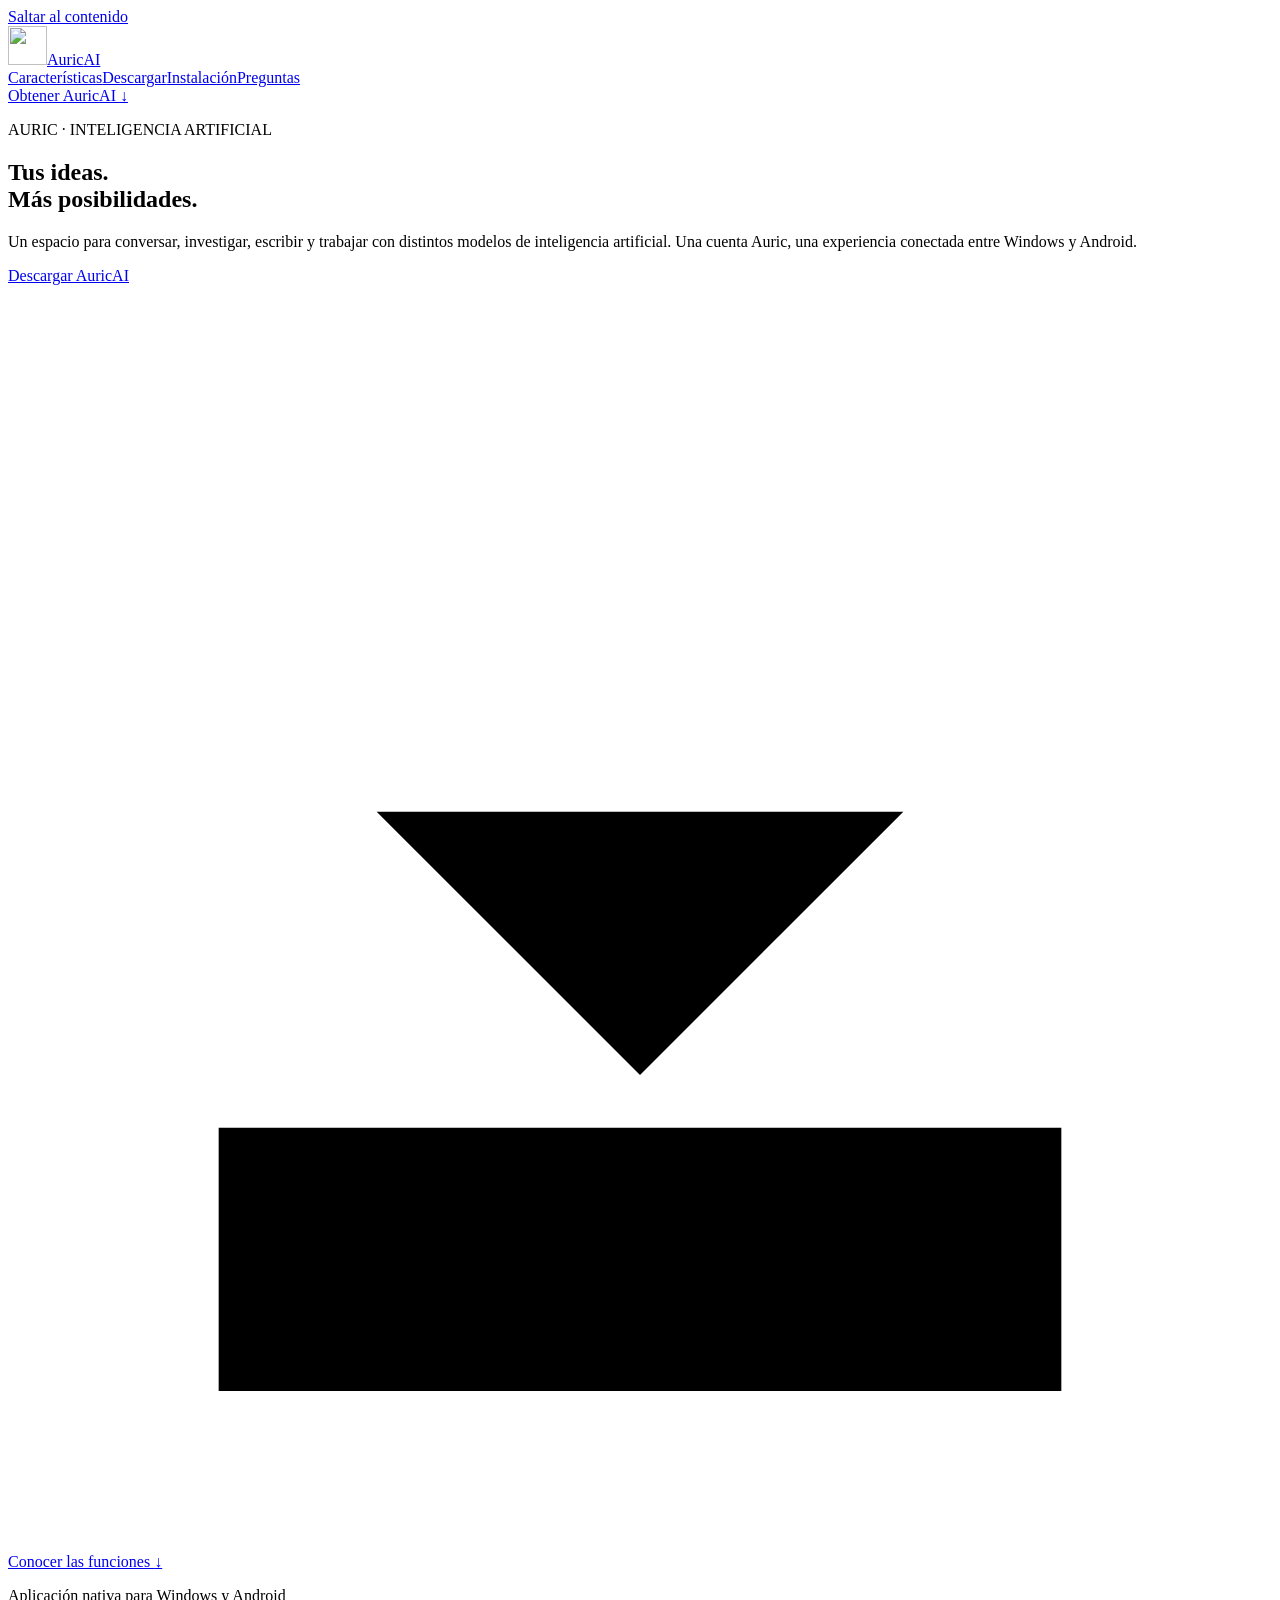
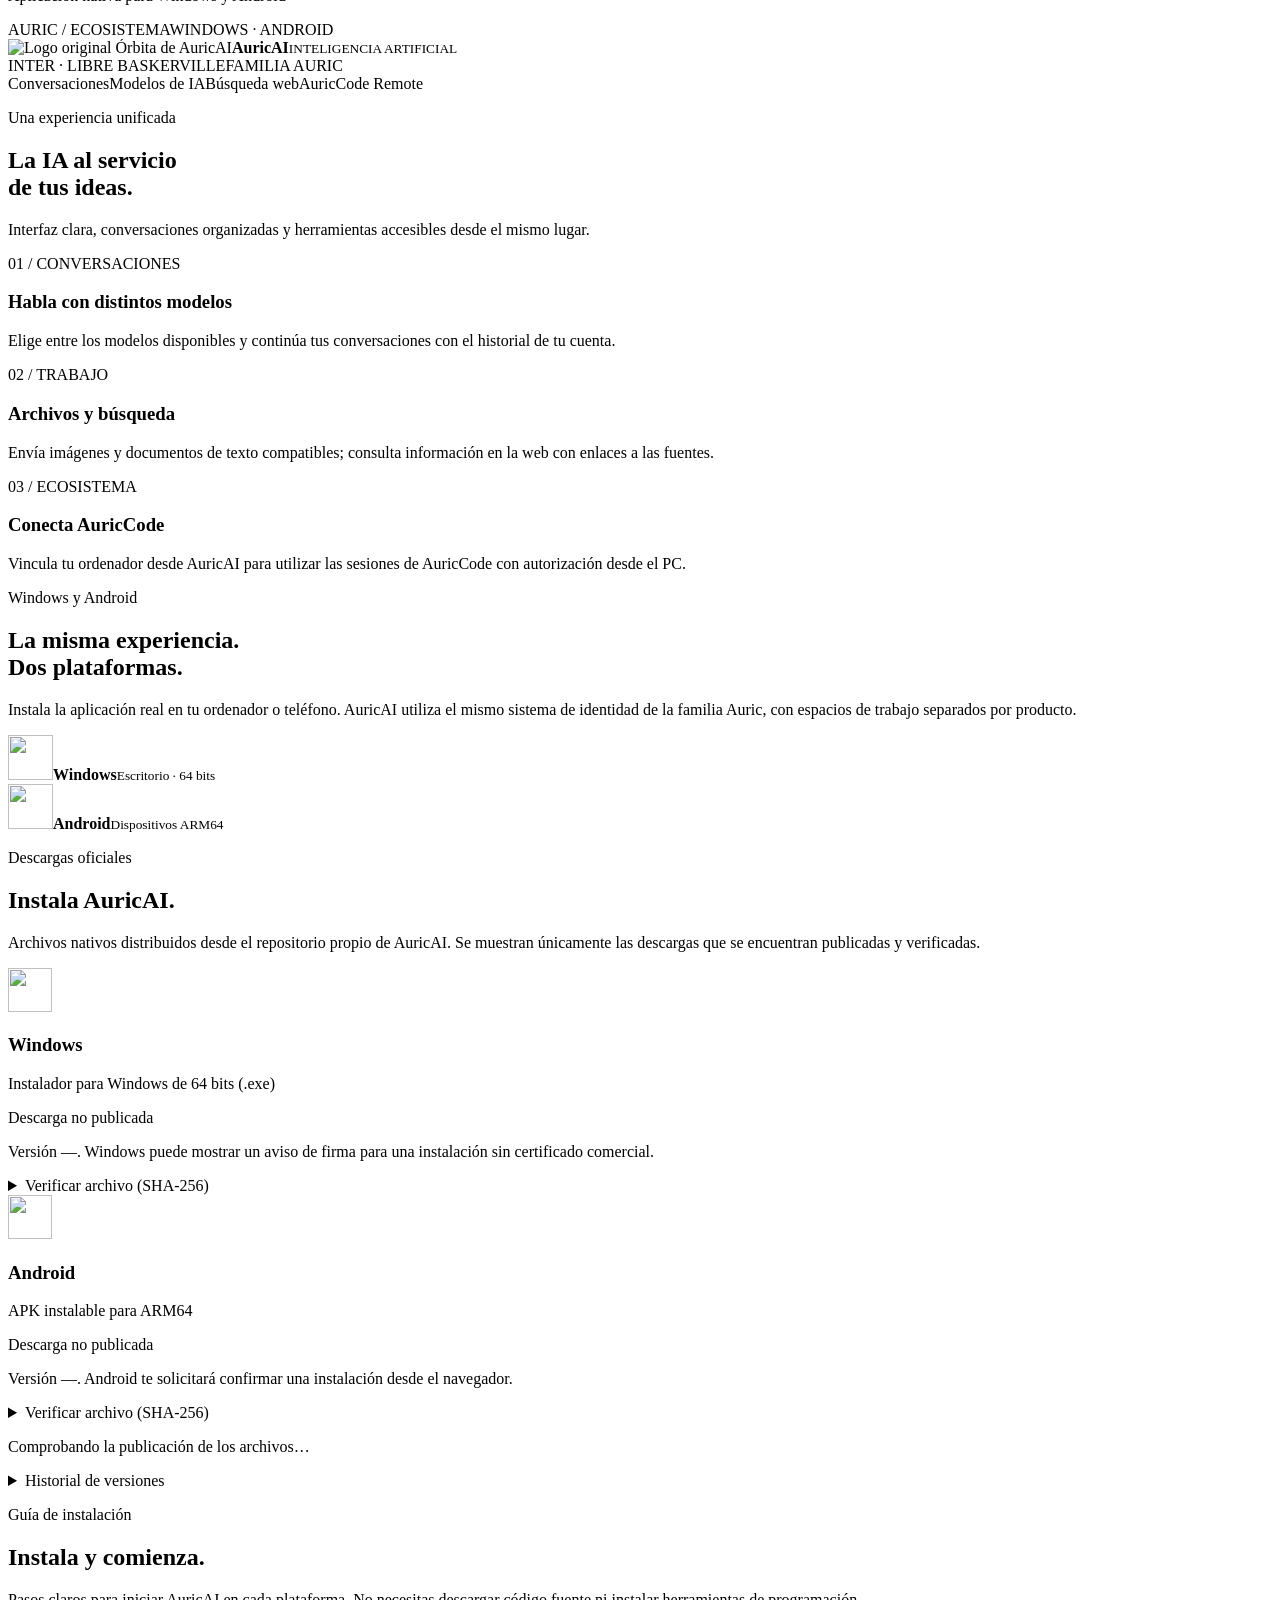
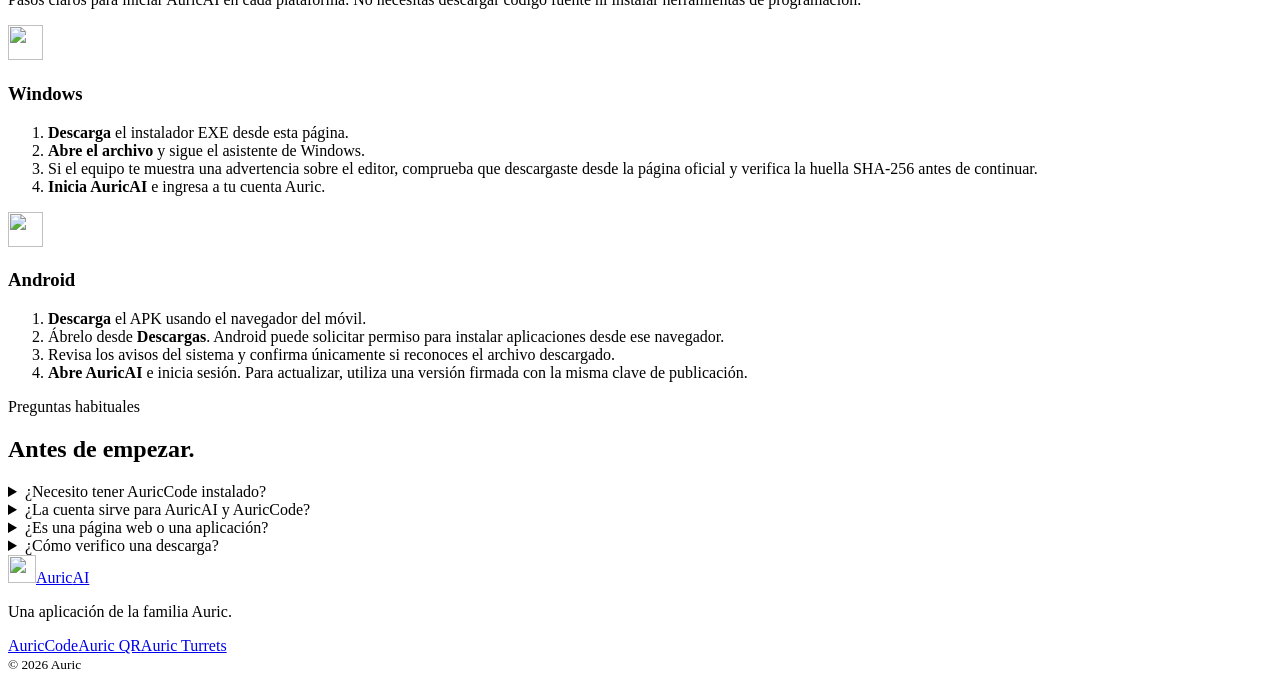
==== index.html @ 0f2ad9e7 "Initialize independent official AuricAI website with unified Auric navigation, authentic platform br" ====
<!doctype html>
<html lang="es">
<head>
<meta charset="utf-8">
<meta name="viewport" content="width=device-width, initial-scale=1, viewport-fit=cover">
<meta name="theme-color" content="#08131f">
<meta name="description" content="AuricAI para Windows y Android. Conversaciones, modelos de IA y AuricCode Remote. Descargas oficiales, guía de instalación y versiones.">
<title>AuricAI — Inteligencia artificial para Windows y Android</title>
<link rel="icon" href="assets/auricai-logo.png" type="image/png">
<link rel="stylesheet" href="style.css">
<script src="app.js" defer></script>
</head>
<body>
<a class="skip" href="#contenido">Saltar al contenido</a>
<header class="nav-shell">
  <nav class="nav wrap" aria-label="Navegación principal">
    <a class="brand" href="#inicio"><img src="assets/auricai-logo.png" width="39" height="39" alt=""><span>Auric<span class="brand-light">AI</span></span></a>
    <div class="nav-links"><a href="#funciones">Características</a><a href="#descargar">Descargar</a><a href="#instalacion">Instalación</a><a href="#preguntas">Preguntas</a></div>
    <a class="nav-download" href="#descargar">Obtener AuricAI <span aria-hidden="true">↓</span></a>
  </nav>
</header>
<main id="contenido">
<section class="hero wrap" id="inicio">
  <div class="hero-copy">
    <p class="eyebrow"><span class="live-dot"></span> AURIC · INTELIGENCIA ARTIFICIAL</p>
    <h1>Tus ideas.<br><span>Más posibilidades.</span></h1>
    <p class="hero-description">Un espacio para conversar, investigar, escribir y trabajar con distintos modelos de inteligencia artificial. Una cuenta Auric, una experiencia conectada entre Windows y Android.</p>
    <div class="hero-actions"><a class="button primary" href="#descargar"><span>Descargar AuricAI</span><svg viewBox="0 0 24 24" aria-hidden="true"><path d="M12 3v12m-5-5 5 5 5-5M4 16v5h16v-5"/></svg></a><a class="text-link" href="#funciones">Conocer las funciones <span aria-hidden="true">↓</span></a></div>
    <p class="release-note">Aplicación nativa para Windows y Android <span class="release-mini" id="siteVersion"></span></p>
  </div>
  <div class="hero-figure" aria-label="Identidad de AuricAI">
    <div class="window-title"><span class="window-dots" aria-hidden="true"><i></i><i></i><i></i></span><span>AURIC / ECOSISTEMA</span><span>WINDOWS · ANDROID</span></div>
    <div class="hero-art"><div class="halo" aria-hidden="true"></div><img src="assets/auricai-logo.png" width="240" height="240" alt="Logo original Órbita de AuricAI"><strong>Auric<span>AI</span></strong><small>INTELIGENCIA ARTIFICIAL</small></div>
    <div class="hero-art-footer"><span>INTER · LIBRE BASKERVILLE</span><span>FAMILIA AURIC</span></div>
  </div>
</section>
<div class="capabilities wrap"><span>Conversaciones</span><span>Modelos de IA</span><span>Búsqueda web</span><span>AuricCode Remote</span></div>
<section class="work-section wrap" id="funciones">
 <div class="section-heading"><p class="eyebrow">Una experiencia unificada</p><h2>La IA al servicio<br>de tus ideas.</h2><p>Interfaz clara, conversaciones organizadas y herramientas accesibles desde el mismo lugar.</p></div>
 <div class="feature-grid">
  <article class="feature"><span class="feature-index">01 / CONVERSACIONES</span><h3>Habla con distintos modelos</h3><p>Elige entre los modelos disponibles y continúa tus conversaciones con el historial de tu cuenta.</p></article>
  <article class="feature"><span class="feature-index">02 / TRABAJO</span><h3>Archivos y búsqueda</h3><p>Envía imágenes y documentos de texto compatibles; consulta información en la web con enlaces a las fuentes.</p></article>
  <article class="feature"><span class="feature-index">03 / ECOSISTEMA</span><h3>Conecta AuricCode</h3><p>Vincula tu ordenador desde AuricAI para utilizar las sesiones de AuricCode con autorización desde el PC.</p></article>
 </div>
</section>
<section class="platform-band"><div class="wrap platform-layout">
 <div><p class="eyebrow">Windows y Android</p><h2>La misma experiencia.<br>Dos plataformas.</h2><p>Instala la aplicación real en tu ordenador o teléfono. AuricAI utiliza el mismo sistema de identidad de la familia Auric, con espacios de trabajo separados por producto.</p></div>
 <div class="platform-icons"><div><img src="assets/windows.svg" width="45" height="45" alt=""><b>Windows</b><small>Escritorio · 64 bits</small></div><div><img src="assets/android.svg" width="45" height="45" alt=""><b>Android</b><small>Dispositivos ARM64</small></div></div>
</div></section>
<section class="download-section wrap" id="descargar">
 <div class="section-heading"><p class="eyebrow">Descargas oficiales</p><h2>Instala AuricAI.</h2><p>Archivos nativos distribuidos desde el repositorio propio de AuricAI. Se muestran únicamente las descargas que se encuentran publicadas y verificadas.</p></div>
 <div class="download-grid">
   <article class="download-card"><div class="download-top"><img src="assets/windows.svg" width="44" height="44" alt=""><div><h3>Windows</h3><p>Instalador para Windows de 64 bits (.exe)</p></div></div><a class="button primary download-link" data-platform="windows" aria-disabled="true">Descarga no publicada</a><p class="installer-note">Versión <span data-version>—</span>. Windows puede mostrar un aviso de firma para una instalación sin certificado comercial.</p><details><summary>Verificar archivo (SHA-256)</summary><code data-hash="windows">Pendiente de publicar</code></details></article>
   <article class="download-card"><div class="download-top"><img src="assets/android.svg" width="44" height="44" alt=""><div><h3>Android</h3><p>APK instalable para ARM64</p></div></div><a class="button primary download-link" data-platform="android" aria-disabled="true">Descarga no publicada</a><p class="installer-note">Versión <span data-version>—</span>. Android te solicitará confirmar una instalación desde el navegador.</p><details><summary>Verificar archivo (SHA-256)</summary><code data-hash="android">Pendiente de publicar</code></details></article>
 </div>
 <p class="download-status" role="status" id="downloadStatus">Comprobando la publicación de los archivos…</p>
 <details class="history"><summary>Historial de versiones</summary><div id="releaseHistory"><p>Cuando haya instaladores anteriores, se podrán consultar desde aquí.</p></div></details>
</section>
<section class="install-section" id="instalacion"><div class="wrap">
 <div class="section-heading"><p class="eyebrow">Guía de instalación</p><h2>Instala y comienza.</h2><p>Pasos claros para iniciar AuricAI en cada plataforma. No necesitas descargar código fuente ni instalar herramientas de programación.</p></div>
 <div class="install-grid">
  <article class="install-card"><div class="install-title"><img src="assets/windows.svg" width="35" height="35" alt=""><h3>Windows</h3></div><ol><li><strong>Descarga</strong> el instalador EXE desde esta página.</li><li><strong>Abre el archivo</strong> y sigue el asistente de Windows.</li><li>Si el equipo te muestra una advertencia sobre el editor, comprueba que descargaste desde la página oficial y verifica la huella SHA-256 antes de continuar.</li><li><strong>Inicia AuricAI</strong> e ingresa a tu cuenta Auric.</li></ol></article>
  <article class="install-card"><div class="install-title"><img src="assets/android.svg" width="35" height="35" alt=""><h3>Android</h3></div><ol><li><strong>Descarga</strong> el APK usando el navegador del móvil.</li><li>Ábrelo desde <strong>Descargas</strong>. Android puede solicitar permiso para instalar aplicaciones desde ese navegador.</li><li>Revisa los avisos del sistema y confirma únicamente si reconoces el archivo descargado.</li><li><strong>Abre AuricAI</strong> e inicia sesión. Para actualizar, utiliza una versión firmada con la misma clave de publicación.</li></ol></article>
 </div>
 </div></section>
<section class="faq wrap" id="preguntas"><div><p class="eyebrow">Preguntas habituales</p><h2>Antes de empezar.</h2></div><div class="faq-list">
 <details><summary>¿Necesito tener AuricCode instalado?</summary><p>No. AuricAI funciona como aplicación de IA independiente. AuricCode solo es necesario si deseas utilizar la sección Remote para controlar el agente instalado en tu ordenador.</p></details>
 <details><summary>¿La cuenta sirve para AuricAI y AuricCode?</summary><p>Ambos productos están diseñados para compartir la misma identidad Auric. El registro de AuricAI es obligatorio, mientras que AuricCode conserva el uso local sin cuenta.</p></details>
 <details><summary>¿Es una página web o una aplicación?</summary><p>Las descargas son aplicaciones nativas: instalador EXE para Windows y APK para Android. Esta página únicamente ofrece información y descargas.</p></details>
 <details><summary>¿Cómo verifico una descarga?</summary><p>Abre «Verificar archivo» en la tarjeta de tu plataforma. Compara la huella SHA-256 publicada con la del instalador que descargaste.</p></details>
 </div></section>
</main>
<footer class="footer wrap"><a class="brand" href="#inicio"><img src="assets/auricai-logo.png" width="28" height="28" alt="">Auric<span class="brand-light">AI</span></a><p>Una aplicación de la familia Auric.</p><div><a href="https://midasyt.github.io/AuricCode/">AuricCode</a><a href="https://midasyt.github.io/Auric-QR/">Auric QR</a><a href="https://auric-turrets.web.app/">Auric Turrets</a></div><small>© 2026 Auric</small></footer>
</body>
</html>
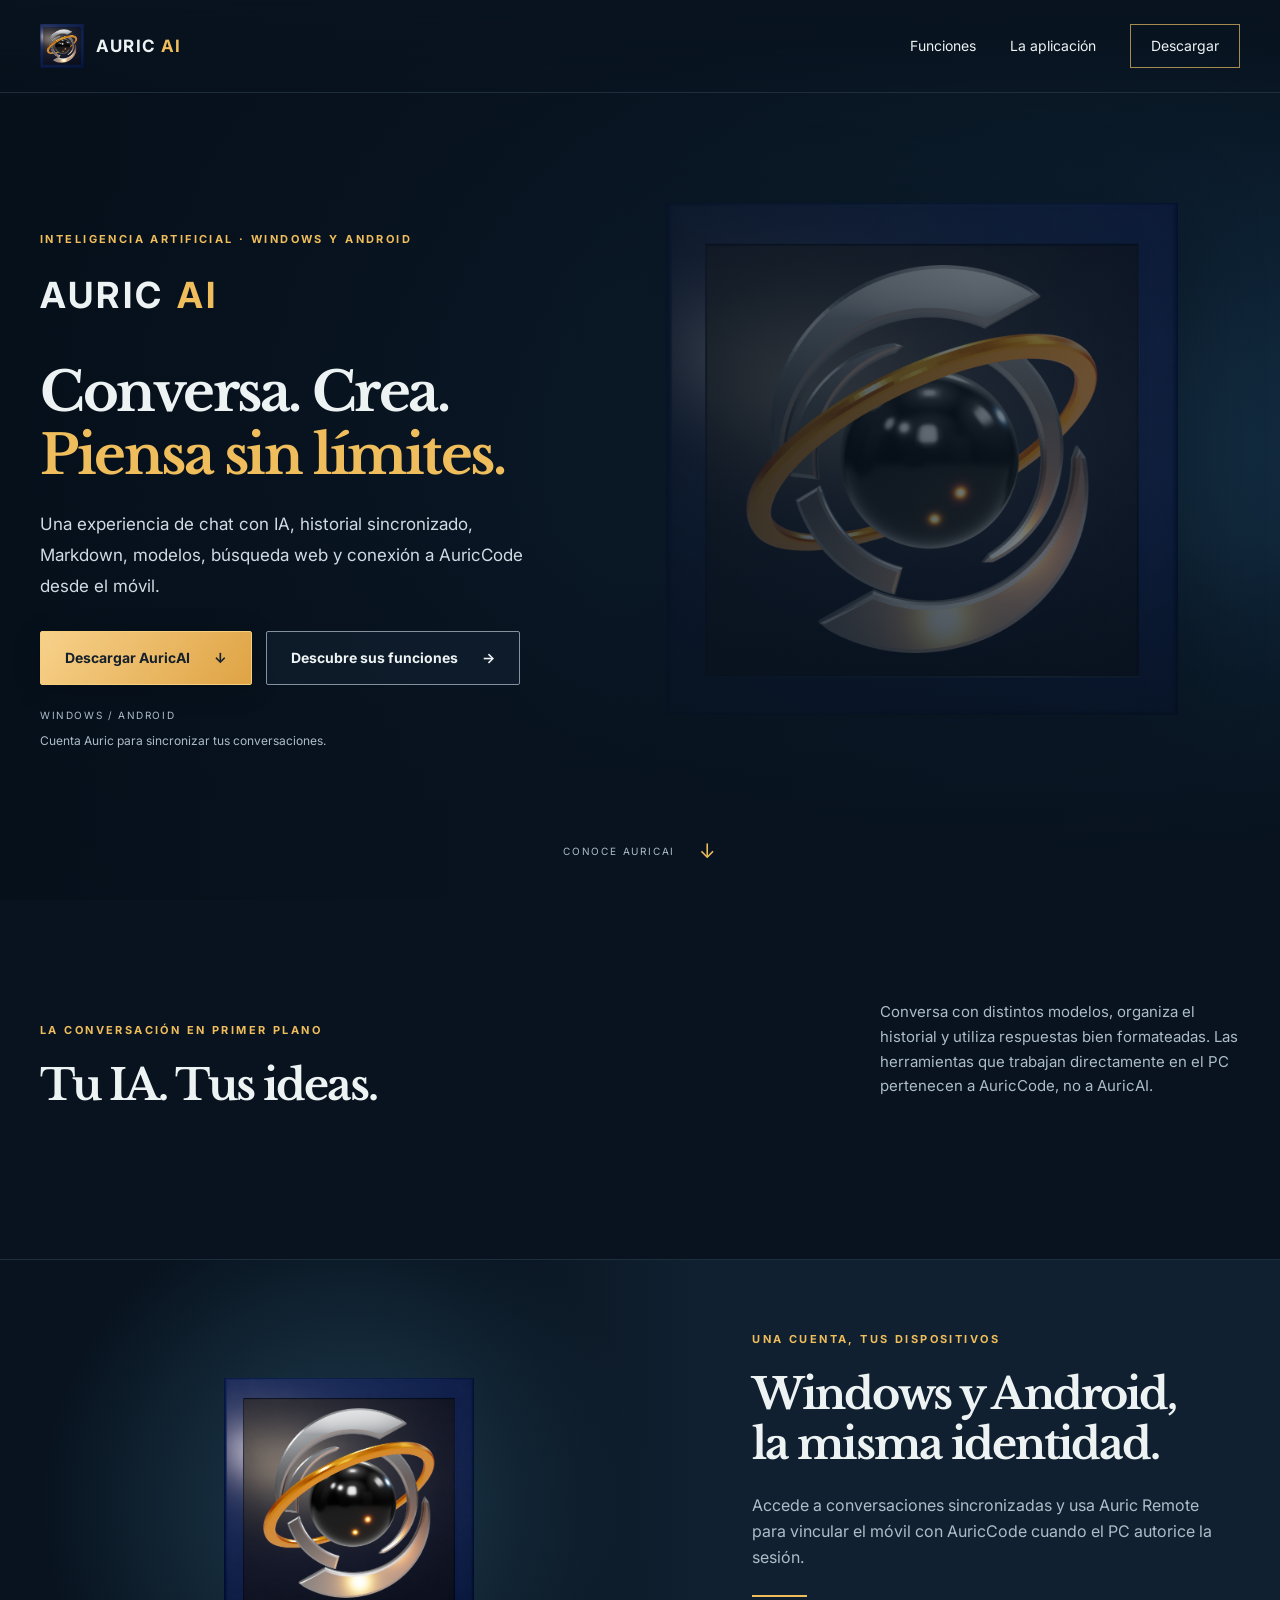
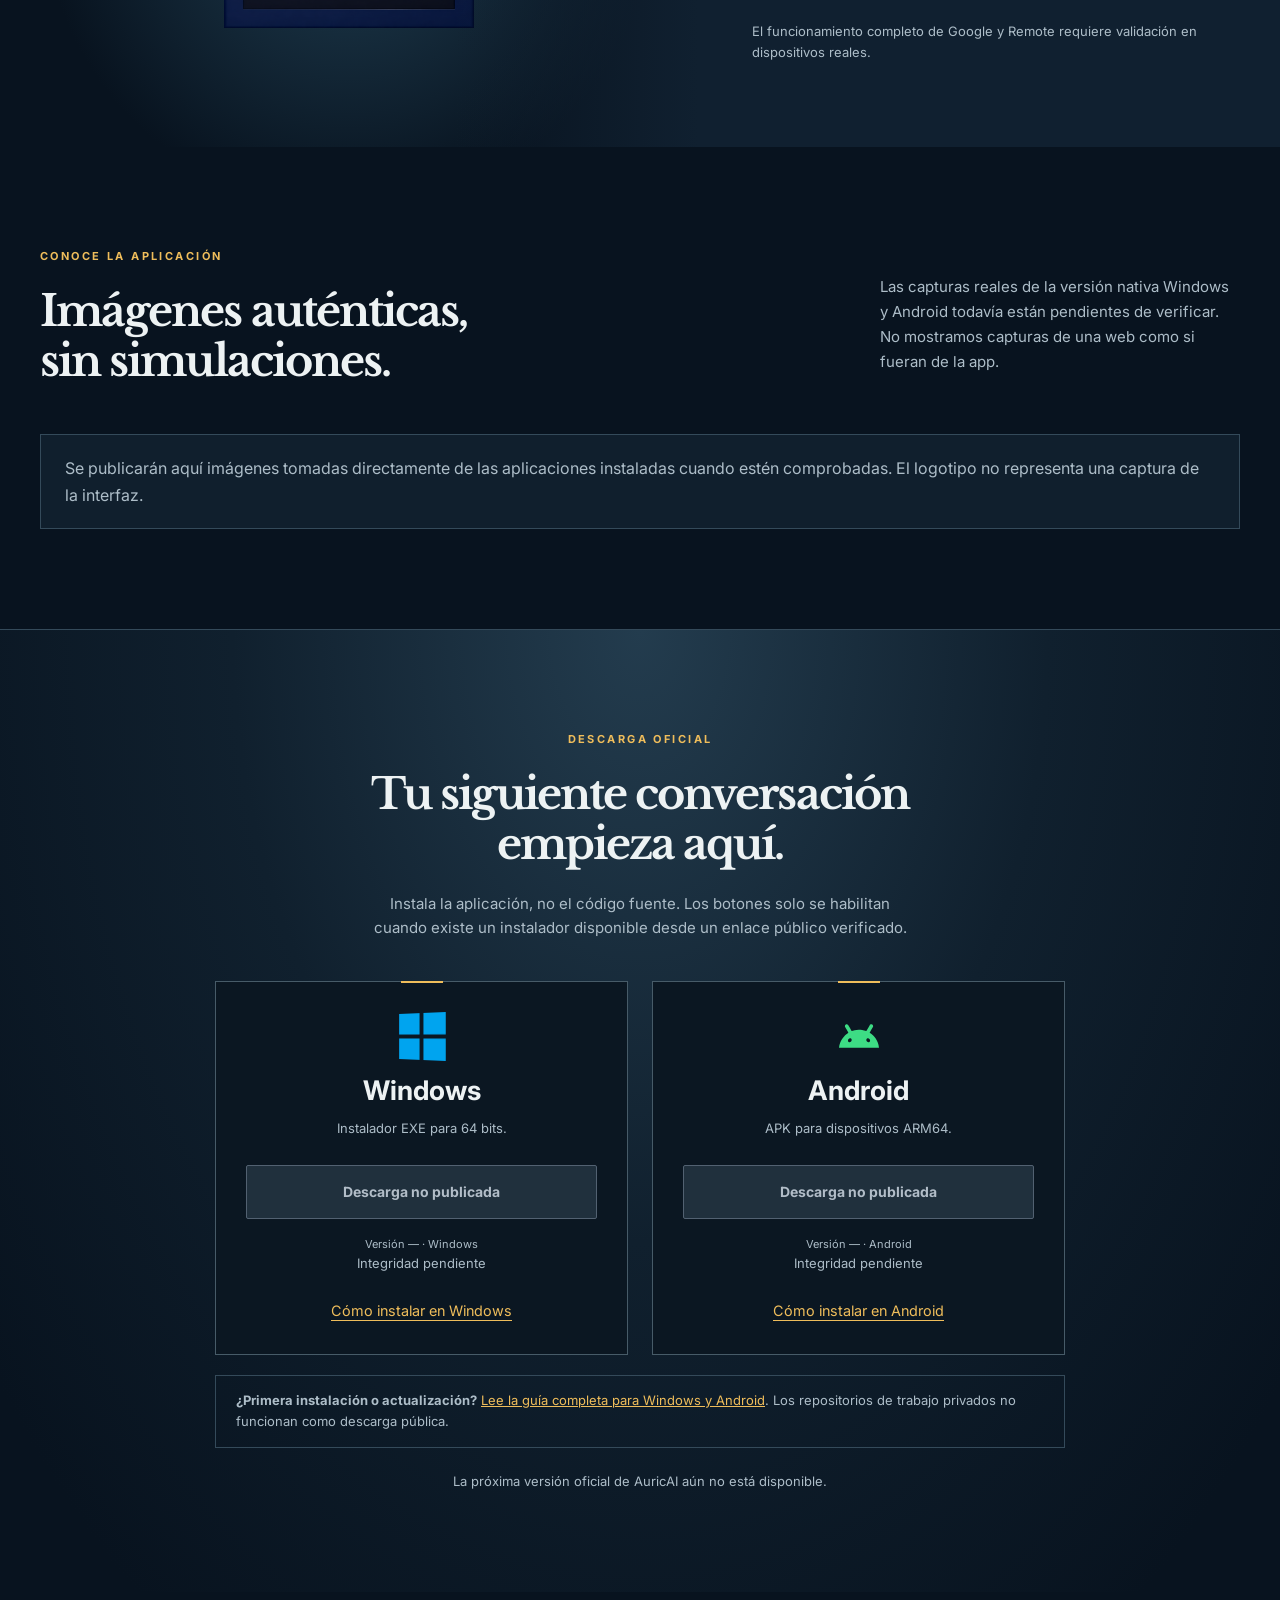
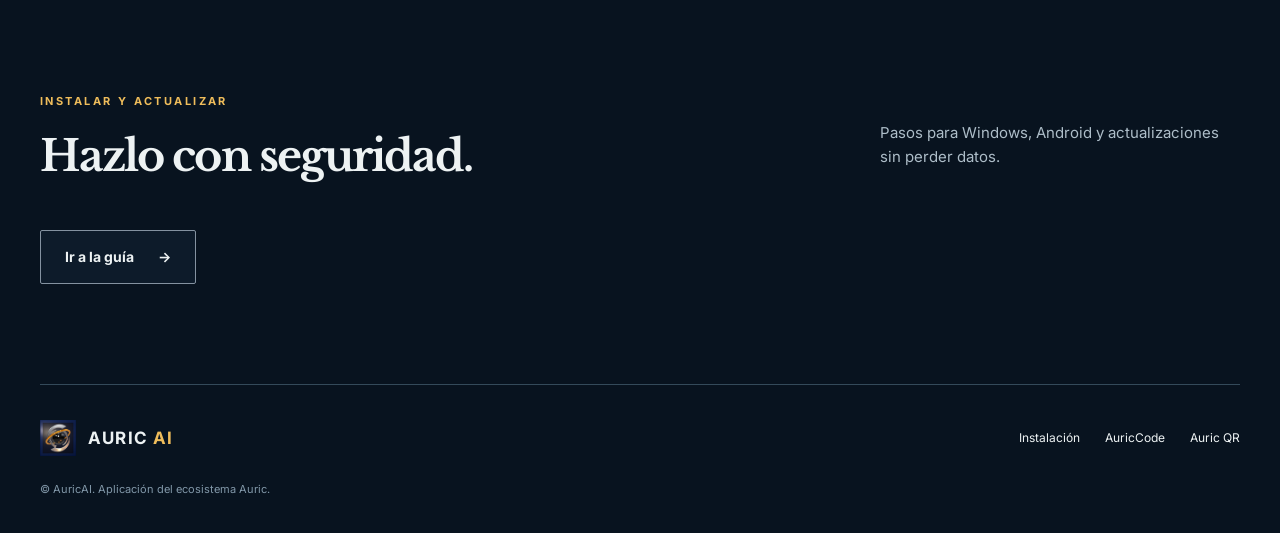
==== commit 540c04f7: "web: reconstruir portada e instalación al estilo oficial de Auric Turrets" ====
--- a/index.html
+++ b/index.html
@@ -1,75 +1,15 @@
 <!doctype html>
-<html lang="es">
-<head>
-<meta charset="utf-8">
-<meta name="viewport" content="width=device-width, initial-scale=1, viewport-fit=cover">
-<meta name="theme-color" content="#08131f">
-<meta name="description" content="AuricAI para Windows y Android. Conversaciones, modelos de IA y AuricCode Remote. Descargas oficiales, guía de instalación y versiones.">
-<title>AuricAI — Inteligencia artificial para Windows y Android</title>
-<link rel="icon" href="assets/auricai-logo.png" type="image/png">
-<link rel="stylesheet" href="style.css">
-<script src="app.js" defer></script>
-</head>
-<body>
-<a class="skip" href="#contenido">Saltar al contenido</a>
-<header class="nav-shell">
-  <nav class="nav wrap" aria-label="Navegación principal">
-    <a class="brand" href="#inicio"><img src="assets/auricai-logo.png" width="39" height="39" alt=""><span>Auric<span class="brand-light">AI</span></span></a>
-    <div class="nav-links"><a href="#funciones">Características</a><a href="#descargar">Descargar</a><a href="#instalacion">Instalación</a><a href="#preguntas">Preguntas</a></div>
-    <a class="nav-download" href="#descargar">Obtener AuricAI <span aria-hidden="true">↓</span></a>
-  </nav>
-</header>
+<html lang="es"><head><meta charset="utf-8"><meta name="viewport" content="width=device-width,initial-scale=1"><meta name="description" content="AuricAI para Windows y Android. Conversa con IA, organiza tus chats y conecta AuricCode Remote."><meta name="theme-color" content="#08131f"><title>AuricAI — IA para Windows y Android</title><link rel="icon" href="assets/auricai-logo.png"><link rel="stylesheet" href="style.css"><script src="app.js" defer></script></head>
+<body><a class="skip" href="#contenido">Ir al contenido</a>
+<header class="nav"><a class="brand" href="#inicio"><img src="assets/auricai-logo.png" width="44" height="44" alt=""><span>AURIC <b>AI</b></span></a><nav aria-label="Principal"><a href="#funciones">Funciones</a><a href="#capturas">La aplicación</a><a class="nav-download" href="#descargar">Descargar</a></nav></header>
 <main id="contenido">
-<section class="hero wrap" id="inicio">
-  <div class="hero-copy">
-    <p class="eyebrow"><span class="live-dot"></span> AURIC · INTELIGENCIA ARTIFICIAL</p>
-    <h1>Tus ideas.<br><span>Más posibilidades.</span></h1>
-    <p class="hero-description">Un espacio para conversar, investigar, escribir y trabajar con distintos modelos de inteligencia artificial. Una cuenta Auric, una experiencia conectada entre Windows y Android.</p>
-    <div class="hero-actions"><a class="button primary" href="#descargar"><span>Descargar AuricAI</span><svg viewBox="0 0 24 24" aria-hidden="true"><path d="M12 3v12m-5-5 5 5 5-5M4 16v5h16v-5"/></svg></a><a class="text-link" href="#funciones">Conocer las funciones <span aria-hidden="true">↓</span></a></div>
-    <p class="release-note">Aplicación nativa para Windows y Android <span class="release-mini" id="siteVersion"></span></p>
-  </div>
-  <div class="hero-figure" aria-label="Identidad de AuricAI">
-    <div class="window-title"><span class="window-dots" aria-hidden="true"><i></i><i></i><i></i></span><span>AURIC / ECOSISTEMA</span><span>WINDOWS · ANDROID</span></div>
-    <div class="hero-art"><div class="halo" aria-hidden="true"></div><img src="assets/auricai-logo.png" width="240" height="240" alt="Logo original Órbita de AuricAI"><strong>Auric<span>AI</span></strong><small>INTELIGENCIA ARTIFICIAL</small></div>
-    <div class="hero-art-footer"><span>INTER · LIBRE BASKERVILLE</span><span>FAMILIA AURIC</span></div>
-  </div>
-</section>
-<div class="capabilities wrap"><span>Conversaciones</span><span>Modelos de IA</span><span>Búsqueda web</span><span>AuricCode Remote</span></div>
-<section class="work-section wrap" id="funciones">
- <div class="section-heading"><p class="eyebrow">Una experiencia unificada</p><h2>La IA al servicio<br>de tus ideas.</h2><p>Interfaz clara, conversaciones organizadas y herramientas accesibles desde el mismo lugar.</p></div>
- <div class="feature-grid">
-  <article class="feature"><span class="feature-index">01 / CONVERSACIONES</span><h3>Habla con distintos modelos</h3><p>Elige entre los modelos disponibles y continúa tus conversaciones con el historial de tu cuenta.</p></article>
-  <article class="feature"><span class="feature-index">02 / TRABAJO</span><h3>Archivos y búsqueda</h3><p>Envía imágenes y documentos de texto compatibles; consulta información en la web con enlaces a las fuentes.</p></article>
-  <article class="feature"><span class="feature-index">03 / ECOSISTEMA</span><h3>Conecta AuricCode</h3><p>Vincula tu ordenador desde AuricAI para utilizar las sesiones de AuricCode con autorización desde el PC.</p></article>
- </div>
-</section>
-<section class="platform-band"><div class="wrap platform-layout">
- <div><p class="eyebrow">Windows y Android</p><h2>La misma experiencia.<br>Dos plataformas.</h2><p>Instala la aplicación real en tu ordenador o teléfono. AuricAI utiliza el mismo sistema de identidad de la familia Auric, con espacios de trabajo separados por producto.</p></div>
- <div class="platform-icons"><div><img src="assets/windows.svg" width="45" height="45" alt=""><b>Windows</b><small>Escritorio · 64 bits</small></div><div><img src="assets/android.svg" width="45" height="45" alt=""><b>Android</b><small>Dispositivos ARM64</small></div></div>
-</div></section>
-<section class="download-section wrap" id="descargar">
- <div class="section-heading"><p class="eyebrow">Descargas oficiales</p><h2>Instala AuricAI.</h2><p>Archivos nativos distribuidos desde el repositorio propio de AuricAI. Se muestran únicamente las descargas que se encuentran publicadas y verificadas.</p></div>
- <div class="download-grid">
-   <article class="download-card"><div class="download-top"><img src="assets/windows.svg" width="44" height="44" alt=""><div><h3>Windows</h3><p>Instalador para Windows de 64 bits (.exe)</p></div></div><a class="button primary download-link" data-platform="windows" aria-disabled="true">Descarga no publicada</a><p class="installer-note">Versión <span data-version>—</span>. Windows puede mostrar un aviso de firma para una instalación sin certificado comercial.</p><details><summary>Verificar archivo (SHA-256)</summary><code data-hash="windows">Pendiente de publicar</code></details></article>
-   <article class="download-card"><div class="download-top"><img src="assets/android.svg" width="44" height="44" alt=""><div><h3>Android</h3><p>APK instalable para ARM64</p></div></div><a class="button primary download-link" data-platform="android" aria-disabled="true">Descarga no publicada</a><p class="installer-note">Versión <span data-version>—</span>. Android te solicitará confirmar una instalación desde el navegador.</p><details><summary>Verificar archivo (SHA-256)</summary><code data-hash="android">Pendiente de publicar</code></details></article>
- </div>
- <p class="download-status" role="status" id="downloadStatus">Comprobando la publicación de los archivos…</p>
- <details class="history"><summary>Historial de versiones</summary><div id="releaseHistory"><p>Cuando haya instaladores anteriores, se podrán consultar desde aquí.</p></div></details>
-</section>
-<section class="install-section" id="instalacion"><div class="wrap">
- <div class="section-heading"><p class="eyebrow">Guía de instalación</p><h2>Instala y comienza.</h2><p>Pasos claros para iniciar AuricAI en cada plataforma. No necesitas descargar código fuente ni instalar herramientas de programación.</p></div>
- <div class="install-grid">
-  <article class="install-card"><div class="install-title"><img src="assets/windows.svg" width="35" height="35" alt=""><h3>Windows</h3></div><ol><li><strong>Descarga</strong> el instalador EXE desde esta página.</li><li><strong>Abre el archivo</strong> y sigue el asistente de Windows.</li><li>Si el equipo te muestra una advertencia sobre el editor, comprueba que descargaste desde la página oficial y verifica la huella SHA-256 antes de continuar.</li><li><strong>Inicia AuricAI</strong> e ingresa a tu cuenta Auric.</li></ol></article>
-  <article class="install-card"><div class="install-title"><img src="assets/android.svg" width="35" height="35" alt=""><h3>Android</h3></div><ol><li><strong>Descarga</strong> el APK usando el navegador del móvil.</li><li>Ábrelo desde <strong>Descargas</strong>. Android puede solicitar permiso para instalar aplicaciones desde ese navegador.</li><li>Revisa los avisos del sistema y confirma únicamente si reconoces el archivo descargado.</li><li><strong>Abre AuricAI</strong> e inicia sesión. Para actualizar, utiliza una versión firmada con la misma clave de publicación.</li></ol></article>
- </div>
- </div></section>
-<section class="faq wrap" id="preguntas"><div><p class="eyebrow">Preguntas habituales</p><h2>Antes de empezar.</h2></div><div class="faq-list">
- <details><summary>¿Necesito tener AuricCode instalado?</summary><p>No. AuricAI funciona como aplicación de IA independiente. AuricCode solo es necesario si deseas utilizar la sección Remote para controlar el agente instalado en tu ordenador.</p></details>
- <details><summary>¿La cuenta sirve para AuricAI y AuricCode?</summary><p>Ambos productos están diseñados para compartir la misma identidad Auric. El registro de AuricAI es obligatorio, mientras que AuricCode conserva el uso local sin cuenta.</p></details>
- <details><summary>¿Es una página web o una aplicación?</summary><p>Las descargas son aplicaciones nativas: instalador EXE para Windows y APK para Android. Esta página únicamente ofrece información y descargas.</p></details>
- <details><summary>¿Cómo verifico una descarga?</summary><p>Abre «Verificar archivo» en la tarjeta de tu plataforma. Compara la huella SHA-256 publicada con la del instalador que descargaste.</p></details>
- </div></section>
-</main>
-<footer class="footer wrap"><a class="brand" href="#inicio"><img src="assets/auricai-logo.png" width="28" height="28" alt="">Auric<span class="brand-light">AI</span></a><p>Una aplicación de la familia Auric.</p><div><a href="https://midasyt.github.io/AuricCode/">AuricCode</a><a href="https://midasyt.github.io/Auric-QR/">Auric QR</a><a href="https://auric-turrets.web.app/">Auric Turrets</a></div><small>© 2026 Auric</small></footer>
-</body>
-</html>+<section class="hero hero-ai" id="inicio"><div class="hero-scenes"></div><img class="hero-image" src="assets/auricai-logo.png" alt="" aria-hidden="true"><div class="hero-shade"></div><div class="hero-copy wrap"><p class="eyebrow">INTELIGENCIA ARTIFICIAL · WINDOWS Y ANDROID</p><p class="identity-line">AURIC <b>AI</b></p><h1>Conversa. Crea.<br><em>Piensa sin límites.</em></h1><p class="lead">Una experiencia de chat con IA, historial sincronizado, Markdown, modelos, búsqueda web y conexión a AuricCode desde el móvil.</p><div class="actions"><a class="button gold" href="#descargar">Descargar AuricAI <span aria-hidden="true">↓</span></a><a class="button glass" href="#funciones">Descubre sus funciones <span aria-hidden="true">→</span></a></div><p class="platforms">WINDOWS / ANDROID<span>Cuenta Auric para sincronizar tus conversaciones.</span></p></div><a class="explore" href="#funciones">CONOCE AURICAI <span>↓</span></a></section>
+<section class="section wrap" id="funciones"><div class="section-heading"><div><p class="eyebrow">LA CONVERSACIÓN EN PRIMER PLANO</p><h2>Tu IA. Tus ideas.</h2></div><p>Conversa con distintos modelos, organiza el historial y utiliza respuestas bien formateadas. Las herramientas que trabajan directamente en el PC pertenecen a AuricCode, no a AuricAI.</p></div></section>
+<section class="feature feature-one"><div class="feature-picture logo-stage"><img src="assets/auricai-logo.png" alt="Símbolo original de AuricAI" loading="lazy"></div><div class="feature-copy"><p class="eyebrow">UNA CUENTA, TUS DISPOSITIVOS</p><h2>Windows y Android,<br>la misma identidad.</h2><p>Accede a conversaciones sincronizadas y usa Auric Remote para vincular el móvil con AuricCode cuando el PC autorice la sesión.</p><div class="small-rule"></div><p class="fine">El funcionamiento completo de Google y Remote requiere validación en dispositivos reales.</p></div></section>
+<section class="section wrap" id="capturas"><div class="section-heading"><div><p class="eyebrow">CONOCE LA APLICACIÓN</p><h2>Imágenes auténticas,<br>sin simulaciones.</h2></div><p>Las capturas reales de la versión nativa Windows y Android todavía están pendientes de verificar. No mostramos capturas de una web como si fueran de la app.</p></div><div class="info-note">Se publicarán aquí imágenes tomadas directamente de las aplicaciones instaladas cuando estén comprobadas. El logotipo no representa una captura de la interfaz.</div></section>
+<section class="download-section section" id="descargar"><div class="wrap"><p class="eyebrow">DESCARGA OFICIAL</p><h2>Tu siguiente conversación<br>empieza aquí.</h2><p class="download-intro">Instala la aplicación, no el código fuente. Los botones solo se habilitan cuando existe un instalador disponible desde un enlace público verificado.</p><div class="download-grid">
+<article class="download-card"><span class="system-mark windows"><img src="assets/windows.svg" width="47" height="47" alt=""></span><h3>Windows</h3><p>Instalador EXE para 64 bits.</p><a class="button gold" data-platform="windows" aria-disabled="true">Descarga no publicada</a><p class="release-info">Versión <span data-version>—</span> · Windows</p><p class="site-note" data-hash="windows">Integridad pendiente</p><a class="platform-help" href="instalar.html#windows">Cómo instalar en Windows</a></article>
+<article class="download-card"><span class="system-mark android"><img src="assets/android.svg" width="64" height="40" alt=""></span><h3>Android</h3><p>APK para dispositivos ARM64.</p><a class="button gold" data-platform="android" aria-disabled="true">Descarga no publicada</a><p class="release-info">Versión <span data-version>—</span> · Android</p><p class="site-note" data-hash="android">Integridad pendiente</p><a class="platform-help" href="instalar.html#android">Cómo instalar en Android</a></article>
+</div><div class="install-help"><strong>¿Primera instalación o actualización?</strong> <a href="instalar.html">Lee la guía completa para Windows y Android</a>. Los repositorios de trabajo privados no funcionan como descarga pública.</div><p class="status-note" role="status" id="downloadStatus">Comprobando si hay descargas públicas verificadas…</p></div></section>
+<section class="section wrap" id="instalacion"><div class="section-heading"><div><p class="eyebrow">INSTALAR Y ACTUALIZAR</p><h2>Hazlo con seguridad.</h2></div><p>Pasos para Windows, Android y actualizaciones sin perder datos.</p></div><a class="button glass" href="instalar.html">Ir a la guía <span>→</span></a></section>
+</main><footer class="wrap footer"><a class="brand" href="#inicio"><img src="assets/auricai-logo.png" width="36" height="36" alt=""><span>AURIC <b>AI</b></span></a><div><a href="instalar.html">Instalación</a><a href="https://auric-code-web.web.app/" rel="noopener">AuricCode</a><a href="https://midasyt.github.io/Auric-QR/" rel="noopener">Auric QR</a></div><p>© AuricAI. Aplicación del ecosistema Auric.</p></footer></body></html>
--- a/style.css
+++ b/style.css
@@ -0,0 +1,31 @@
+@font-face{font-family:Inter;src:url('/assets/Inter-Regular.ttf') format('truetype');font-display:swap}@font-face{font-family:Baskerville;src:url('/assets/LibreBaskerville.ttf') format('truetype');font-display:swap}
+.demo-stage.playing iframe{position:absolute;inset:0;opacity:0;pointer-events:none;transition:opacity .2s;z-index:1}.demo-stage.ready iframe{opacity:1;pointer-events:auto}.demo-stage.ready>.demo-cover,.demo-stage.ready>img{visibility:hidden}.demo-stage .button:disabled{cursor:wait;opacity:.8;transform:none}
+:root{color-scheme:dark;--ink:#08131f;--steel:#172b3c;--line:#344a5a;--paper:#edf2f3;--muted:#adbdc8;--gold:#efbd5b;--cyan:#87d2e9}*{box-sizing:border-box}html{scroll-behavior:smooth;scroll-padding-top:96px}body{margin:0;background:var(--ink);color:var(--paper);font-family:Inter,system-ui,sans-serif;line-height:1.65}a{color:inherit;text-decoration:none}button{font:inherit}img{display:block;max-width:100%}button,a,summary{touch-action:manipulation}a:focus-visible,button:focus-visible,summary:focus-visible{outline:3px solid var(--cyan);outline-offset:5px}button{cursor:pointer}p,h1,h2,h3{margin-top:0}h1,h2,h3{line-height:1.16;font-weight:700}h1,h2{font-family:Baskerville,Georgia,serif;letter-spacing:-.045em}h1{font-size:clamp(34px,4.25vw,66px);margin:28px 0 22px}h1 em{font-style:normal;color:var(--gold)}h2{font-size:clamp(30px,3.35vw,48px);margin-bottom:22px}h3{font-size:25px}.wrap{width:min(1200px,calc(100% - 80px));margin:auto}.section{padding-top:100px;padding-bottom:100px}.eyebrow{font-size:11px;font-weight:700;letter-spacing:.22em;color:var(--gold);margin-bottom:22px}.skip{position:fixed;top:-100px;left:16px;z-index:100;padding:12px;background:var(--gold);color:var(--ink)}.skip:focus{top:12px}.nav{position:absolute;inset:0 0 auto;z-index:10;display:flex;align-items:center;justify-content:space-between;padding:24px 40px;gap:24px;border-bottom:1px solid #b4d6eb22;background:linear-gradient(#08131fd9,#08131f12)}.brand{display:flex;align-items:center;gap:12px;font-size:17px;font-weight:700;letter-spacing:.07em;white-space:nowrap}.brand b{color:var(--gold)}.nav nav{display:flex;align-items:center;gap:34px;font-size:14px}.nav a:hover,.footer a:hover{color:var(--gold)}.nav-download{border:1px solid #a68b51;padding:9px 20px}.hero{min-height:800px;height:min(1050px,100svh);position:relative;display:flex;align-items:center;overflow:hidden}.hero-scene{position:absolute;inset:0;width:100%;height:100%;object-fit:cover;object-position:58% 50%}.hero-shade{position:absolute;inset:0;background:linear-gradient(90deg,#06101bf5 0%,#08131fd9 31%,#08131f64 66%,#08131f22),linear-gradient(0deg,#08131f 0%,transparent 35%)}.hero-copy{position:relative;z-index:1;padding-top:90px}.hero-copy .eyebrow{margin-bottom:18px}.game-title{width:430px;height:204px;object-fit:contain;object-position:left center}.lead{max-width:490px;color:#d0dce4;font-size:17px;line-height:1.8}.actions{display:flex;flex-wrap:wrap;gap:14px;margin-top:30px}.button{display:inline-flex;justify-content:center;align-items:center;gap:24px;padding:16px 24px;border:1px solid transparent;border-radius:2px;font-size:14px;font-weight:700;line-height:1.4;transition:transform .15s,background .15s;min-height:54px}.button:hover{transform:translateY(-2px)}.button.gold{background:linear-gradient(125deg,#f7d18a,#dfa344);color:#15202b;border-color:#f4ce7b;box-shadow:0 4px 28px #0003}.button.gold:hover{background:#f7d18a}.button.glass{background:#102030a0;border-color:#8492a0;color:var(--paper)}.platforms{font-size:10px;letter-spacing:.16em;color:var(--muted);margin-top:22px}.platforms span{display:block;letter-spacing:0;margin-top:7px;font-size:12px}.explore{position:absolute;bottom:32px;left:50%;transform:translateX(-50%);letter-spacing:.18em;font-size:10px;color:var(--muted);display:flex;align-items:center;gap:24px;white-space:nowrap}.explore span{color:var(--gold);font-size:20px}.section-heading{display:flex;gap:60px;align-items:flex-end;margin-bottom:36px}.section-heading>div{flex:1.4}.section-heading>p{flex:1;max-width:360px;font-size:15px;color:var(--muted);margin-bottom:24px}.section-heading h2{margin-bottom:12px}.video-shell{position:relative;border:1px solid var(--line);padding:7px;background:#0c1925;box-shadow:0 24px 90px #0005}.video-shell video{display:block;width:100%;aspect-ratio:16/9;background:#02070c}.footage{position:absolute;top:23px;left:23px;pointer-events:none;font-size:9px;letter-spacing:.16em;padding:6px 10px;color:white;background:#08131fb0}.feature{display:grid;grid-template-columns:1.2fr 1fr;min-height:480px;border-top:1px solid #344a5a80}.feature-picture{position:relative;overflow:hidden}.feature-picture img{height:100%;width:100%;object-fit:cover;min-height:420px}.feature-picture:after{position:absolute;inset:0;content:'';background:linear-gradient(90deg,transparent 65%,#102030)}.feature-copy{padding:70px max(40px,calc((100vw - 1200px)/2)) 70px 54px;background:#102030;align-self:stretch}.feature-copy>p:not(.eyebrow){color:var(--muted);max-width:460px}.fine{font-size:13px}.small-rule{width:55px;height:2px;background:var(--gold);margin:24px 0}.feature-two{grid-template-columns:1fr 1.2fr}.feature-two .feature-picture{order:2}.feature-two .feature-copy{padding-left:max(40px,calc((100vw - 1200px)/2));padding-right:54px;background:#0d1b27}.feature-two .feature-picture:after{background:linear-gradient(90deg,#0d1b27,transparent 30%)}.demo-stage{position:relative;aspect-ratio:16/9;background:#030a11;border:1px solid #52677a;overflow:hidden}.demo-stage>img{height:100%;width:100%;object-fit:cover;opacity:.58}.demo-cover{position:absolute;inset:0;display:flex;flex-direction:column;align-items:center;justify-content:center;background:linear-gradient(0deg,#030a11bb,#030a1155)}.demo-cover h3{font-family:Baskerville,Georgia,serif;font-size:clamp(24px,3vw,40px);margin:12px 0 25px}.demo-cover p{font-size:12px;color:#c5d4df;text-align:center;margin:18px 16px 0}.demo-kicker{font-size:10px;letter-spacing:.22em;color:var(--gold)}.demo-stage iframe{display:block;border:0;width:100%;height:100%;background:#02070c}.demo-bottom{display:flex;align-items:center;justify-content:space-between;gap:20px;margin-top:12px;color:var(--muted);font-size:12px}.text-button{border:0;background:none;color:var(--gold);padding:8px 0;white-space:nowrap}.download-section{position:relative;background:radial-gradient(ellipse at 50% 0%,#233c4e 0%,#10202e 45%,#08131f 90%);text-align:center;border-top:1px solid var(--line)}.download-intro{color:var(--muted);max-width:550px;margin:0 auto 40px;font-size:15px}.download-grid{display:grid;grid-template-columns:1fr 1fr;gap:24px;max-width:850px;margin:0 auto}.download-card{padding:30px;background:#0b1722;border:1px solid #475b68;position:relative}.download-card:before{content:'';width:42px;position:absolute;height:2px;background:var(--gold);top:-1px;left:calc(50% - 21px)}.system-mark{display:flex;height:48px;align-items:center;justify-content:center;margin-bottom:15px}.system-mark img{display:block}.system-mark.windows img{width:47px;height:47px;transform:perspective(80px) rotateY(-8deg)}.system-mark.android img{width:64px;height:40px}.download-card h3{font-size:27px;margin-bottom:12px}.download-card p{color:var(--muted);font-size:13px}.download-card .button{width:100%;margin:12px 0}.download-card .release-info{font-size:11px;min-height:18px;margin:4px 0 0}.install-help{max-width:850px;text-align:left;margin:20px auto 0;border:1px solid #344a5a;padding:14px 20px;font-size:13px;color:var(--muted)}.install-help summary{cursor:pointer;color:var(--paper)}.install-help p{margin:14px 0 0}.cloud-note{max-width:600px;margin:30px auto 0;font-size:13px;color:var(--muted)}.footer{padding-top:35px;padding-bottom:35px;display:flex;align-items:center;justify-content:space-between;flex-wrap:wrap;gap:24px;border-top:1px solid var(--line)}.footer>div{display:flex;gap:25px;font-size:12px}.footer>p{width:100%;font-size:11px;color:#8298a9;margin:0}.auth-page{min-height:100svh;display:flex;flex-direction:column;justify-content:center;align-items:center;padding:30px;background:radial-gradient(ellipse at top,#20394d,#08131f 70%)}.auth-card{width:min(570px,100%);padding:42px;background:#0c1b28;border:1px solid #536c7d;box-shadow:0 24px 90px #0005}.auth-card .brand{margin-bottom:38px}.auth-card h1{font-size:34px;margin:0 0 24px}.auth-card p{color:var(--muted);font-size:15px}.auth-card .button{width:100%;margin-top:12px}.auth-status{min-height:55px}.auth-foot{font-size:12px;margin-top:20px;color:var(--muted)}.privacy{padding-top:65px;max-width:850px}.privacy h1{font-size:38px}.privacy h2{font-size:23px;letter-spacing:-.015em;margin-top:34px}.privacy p,.privacy li{color:var(--muted);font-size:15px}.privacy a{text-decoration:underline;color:var(--gold)}
+@media(max-width:850px){.wrap{width:calc(100% - 40px)}.nav{padding:18px 20px}.nav nav{gap:20px}.nav nav>a:first-child{display:none}.brand{font-size:14px;gap:8px}.brand img{width:36px;height:36px}.hero{height:auto;min-height:850px}.hero-copy{padding-top:145px;padding-bottom:120px}.hero-scene{object-position:65% 50%}.hero-shade{background:linear-gradient(90deg,#08131fee,#08131fb5),linear-gradient(0deg,#08131f,transparent)}.game-title{width:360px;height:171px}.lead{font-size:16px}.section{padding:65px 0}.section-heading{display:block;margin-bottom:25px}.section-heading>p{max-width:550px;margin-top:20px}.feature,.feature-two{grid-template-columns:1fr}.feature-picture,.feature-two .feature-picture{order:0}.feature-picture img{min-height:0;aspect-ratio:16/9}.feature-picture:after,.feature-two .feature-picture:after{background:linear-gradient(0deg,#102030,transparent 40%)}.feature-copy,.feature-two .feature-copy{padding:35px 25px 40px}.feature-copy p{max-width:none}.download-grid{gap:14px}.download-card{padding:25px 16px}.download-card .button{padding:14px 12px;font-size:12px;gap:10px}.demo-cover h3{margin:10px 0 15px}.demo-cover .button{min-height:46px;padding:13px 18px;font-size:12px}.demo-cover p{font-size:10px}.footer{gap:20px}.auth-card{padding:30px 24px}}
+@media(max-width:520px){.nav nav{gap:12px;font-size:12px}.nav nav>a:nth-child(2){display:none}.nav-download{padding:8px 12px}.hero{min-height:780px}.hero-copy{padding-top:125px}.hero-copy .eyebrow{font-size:9px;letter-spacing:.14em}.game-title{width:300px;height:143px}.hero h1{font-size:36px}.actions{flex-direction:column;align-items:stretch;max-width:360px}.platforms span{font-size:11px}.explore{font-size:8px}.download-grid{grid-template-columns:1fr;max-width:380px}.download-card .button{font-size:14px}.demo-stage{aspect-ratio:4/3}.demo-stage.playing{aspect-ratio:16/9}.demo-cover p{max-width:250px}.demo-cover h3{font-size:24px}.demo-kicker{font-size:8px}.footage{top:14px;left:14px;font-size:7px}.footer>div{gap:16px}.footer .brand{width:100%}.auth-card h1{font-size:28px}}
+@media(prefers-reduced-motion:reduce){html{scroll-behavior:auto}.button{transition:none}.button:hover{transform:none}}
+
+.auth-tabs{display:flex;gap:8px;margin:22px 0 16px}.auth-tabs button,.auth-text-button,.auth-links button{border:1px solid var(--line);background:transparent;color:var(--paper);border-radius:6px;padding:10px 14px;font:inherit}.auth-tabs button[aria-selected="true"]{border-color:var(--gold);color:var(--gold)}.auth-form{display:grid;gap:16px;margin:18px 0}.auth-form label{display:grid;gap:6px;text-align:left}.auth-form input{width:100%;min-height:46px;border:1px solid var(--line);border-radius:6px;background:#08131f;color:var(--paper);padding:10px 12px;font:inherit}.auth-form input:focus{outline:2px solid var(--cyan);outline-offset:2px}.auth-links{display:flex;flex-wrap:wrap;justify-content:center;gap:10px}.auth-links button{font-size:13px}.auth-text-button{margin-top:12px}.auth-card [hidden]{display:none!important}.auth-card button:disabled{opacity:.6;cursor:default}
+@font-face{font-family:"Google Sans";src:url("/assets/GoogleSans.ttf") format("truetype");font-weight:100 900;font-display:swap}.google-auth-button{display:flex;align-items:center;justify-content:center;gap:12px;width:100%;min-height:48px;margin-top:12px;padding:12px;border:1px solid #747775;border-radius:5px;background:#fff;color:#1f1f1f;font:500 16px "Google Sans",Arial,sans-serif;cursor:pointer}.google-auth-button:before{content:"";width:20px;height:20px;flex:0 0 20px;background:url("/assets/google-signin-square.png") center/40px 40px no-repeat}.google-auth-button:hover{background-color:#edf3ff}.google-auth-button:focus-visible{outline:2px solid #4285f4;outline-offset:3px}
+/* A slow continuous tour, with an immediate first photograph beneath every fade. */
+.hero-scenes{position:absolute;inset:0;overflow:hidden;background:#08131f url('/assets/hero-caldera.webp') 58% 50%/cover no-repeat;pointer-events:none}
+.hero-frame{opacity:0;will-change:transform,opacity;animation:hero-cycle 35s linear infinite both,hero-pan 35s linear infinite both}
+.hero-frame:nth-child(2){animation-delay:7s}.hero-frame:nth-child(3){animation-delay:14s}.hero-frame:nth-child(4){animation-delay:21s}.hero-frame:nth-child(5){animation-delay:28s}
+@keyframes hero-cycle{0%{opacity:0}2%,20%{opacity:1}22%,100%{opacity:0}}
+@keyframes hero-pan{0%{transform:scale(1.08) translateX(3%)}22%,100%{transform:scale(1.08) translateX(-3%)}}
+.motion-paused .hero-frame{animation-play-state:paused}
+.game-title{width:min(620px,100%);height:auto;aspect-ratio:18/7;object-fit:contain;animation:identity-reveal .7s ease-out both;transform-origin:left center}
+@keyframes identity-reveal{from{opacity:0;transform:translateY(9px)}to{opacity:1;transform:none}}
+@media(max-width:850px){.game-title{width:min(480px,100%);height:auto}}
+@media(max-width:520px){.game-title{width:min(380px,100%);height:auto}}
+@media(prefers-reduced-motion:reduce){.hero-frame{animation:none;opacity:0;transform:none}.hero-frame:first-child{opacity:1}.game-title{animation:none}}
+
+.install-index{display:flex;flex-wrap:wrap;gap:12px;margin:28px 0}.install-index a{padding:10px 15px;border:1px solid #41617c;border-radius:6px;color:#f2ce87}.installation-guide section{scroll-margin-top:24px;margin:42px 0}.installation-guide ol{padding-left:24px}.installation-guide li{padding-left:6px;margin:14px 0;line-height:1.75}.installation-guide details{padding:18px;border:1px solid #38506b;border-radius:8px;margin:24px 0}.installation-guide summary{cursor:pointer;font-weight:700}.installation-guide .button{margin-top:12px}.install-help a{text-decoration:underline;color:#f2ce87}
+
+.platform-help{display:inline-block;font-size:.9rem;margin-top:10px;color:#f2ce87;text-decoration:underline;text-underline-offset:4px}
+
+
+/* Ajustes de AuricAI conservando el lenguaje visual de AuricTurrets */
+.hero-ai{min-height:740px;max-height:920px}.hero-ai .hero-scenes{background:radial-gradient(ellipse at 75% 50%,#1f4560 0%,#10283d 33%,#06101b 75%)}.hero-ai .hero-shade{background:linear-gradient(90deg,#06101bf5,#08131fdb 43%,#08131f44),linear-gradient(0deg,#08131f,transparent 40%)}.hero-ai .hero-image{position:absolute;right:8%;top:20%;width:min(40vw,520px);height:62%;object-fit:contain;opacity:.83;filter:drop-shadow(0 12px 45px #0007)}.hero-ai h1{max-width:660px}.hero-ai .hero-copy{z-index:2}.identity-line{font-size:clamp(22px,3vw,36px);font-weight:700;letter-spacing:.1em}.identity-line b{color:var(--gold)}.logo-stage{display:grid;place-items:center;min-height:340px;background:radial-gradient(circle,#1f3d50,#08131f 72%)}.logo-stage img{height:auto;max-width:250px;max-height:280px;object-fit:contain}.info-note{padding:20px 24px;border:1px solid var(--line);color:var(--muted);background:#101f2d}.download-card .button[aria-disabled="true"]{background:#20303d;color:#b2bdc8;box-shadow:none;border:1px solid #526171;cursor:default}.download-card .button[aria-disabled="true"]:hover{transform:none}.download-card a.platform-help{display:inline-block;margin-top:12px;color:var(--gold);text-decoration:underline}.download-section .status-note{max-width:800px;margin:23px auto 0;color:var(--muted);font-size:13px}.footer a:hover{color:var(--gold)}.privacy.install-guide{padding-bottom:70px}.install-guide section{border-top:1px solid var(--line);margin-top:38px;padding-top:24px}.install-guide .index-links{display:flex;flex-wrap:wrap;gap:12px}.install-guide .index-links a{border:1px solid var(--line);padding:8px 14px;color:var(--gold)}.install-guide summary{cursor:pointer;color:var(--paper)}.install-guide details{padding:16px;border:1px solid var(--line)}.install-guide ol{padding-left:25px}.install-guide li{margin:12px 0}.site-note{font-size:12px;color:var(--muted)}.install-help a{color:var(--gold);text-decoration:underline}
+@media(max-width:850px){.hero-ai .hero-image{right:-6%;width:58%;opacity:.28}.hero-ai .hero-copy{padding-bottom:140px}}
+@media(max-width:520px){.hero-ai .hero-image{right:-30%;width:90%;opacity:.2}.hero-ai{min-height:720px}}
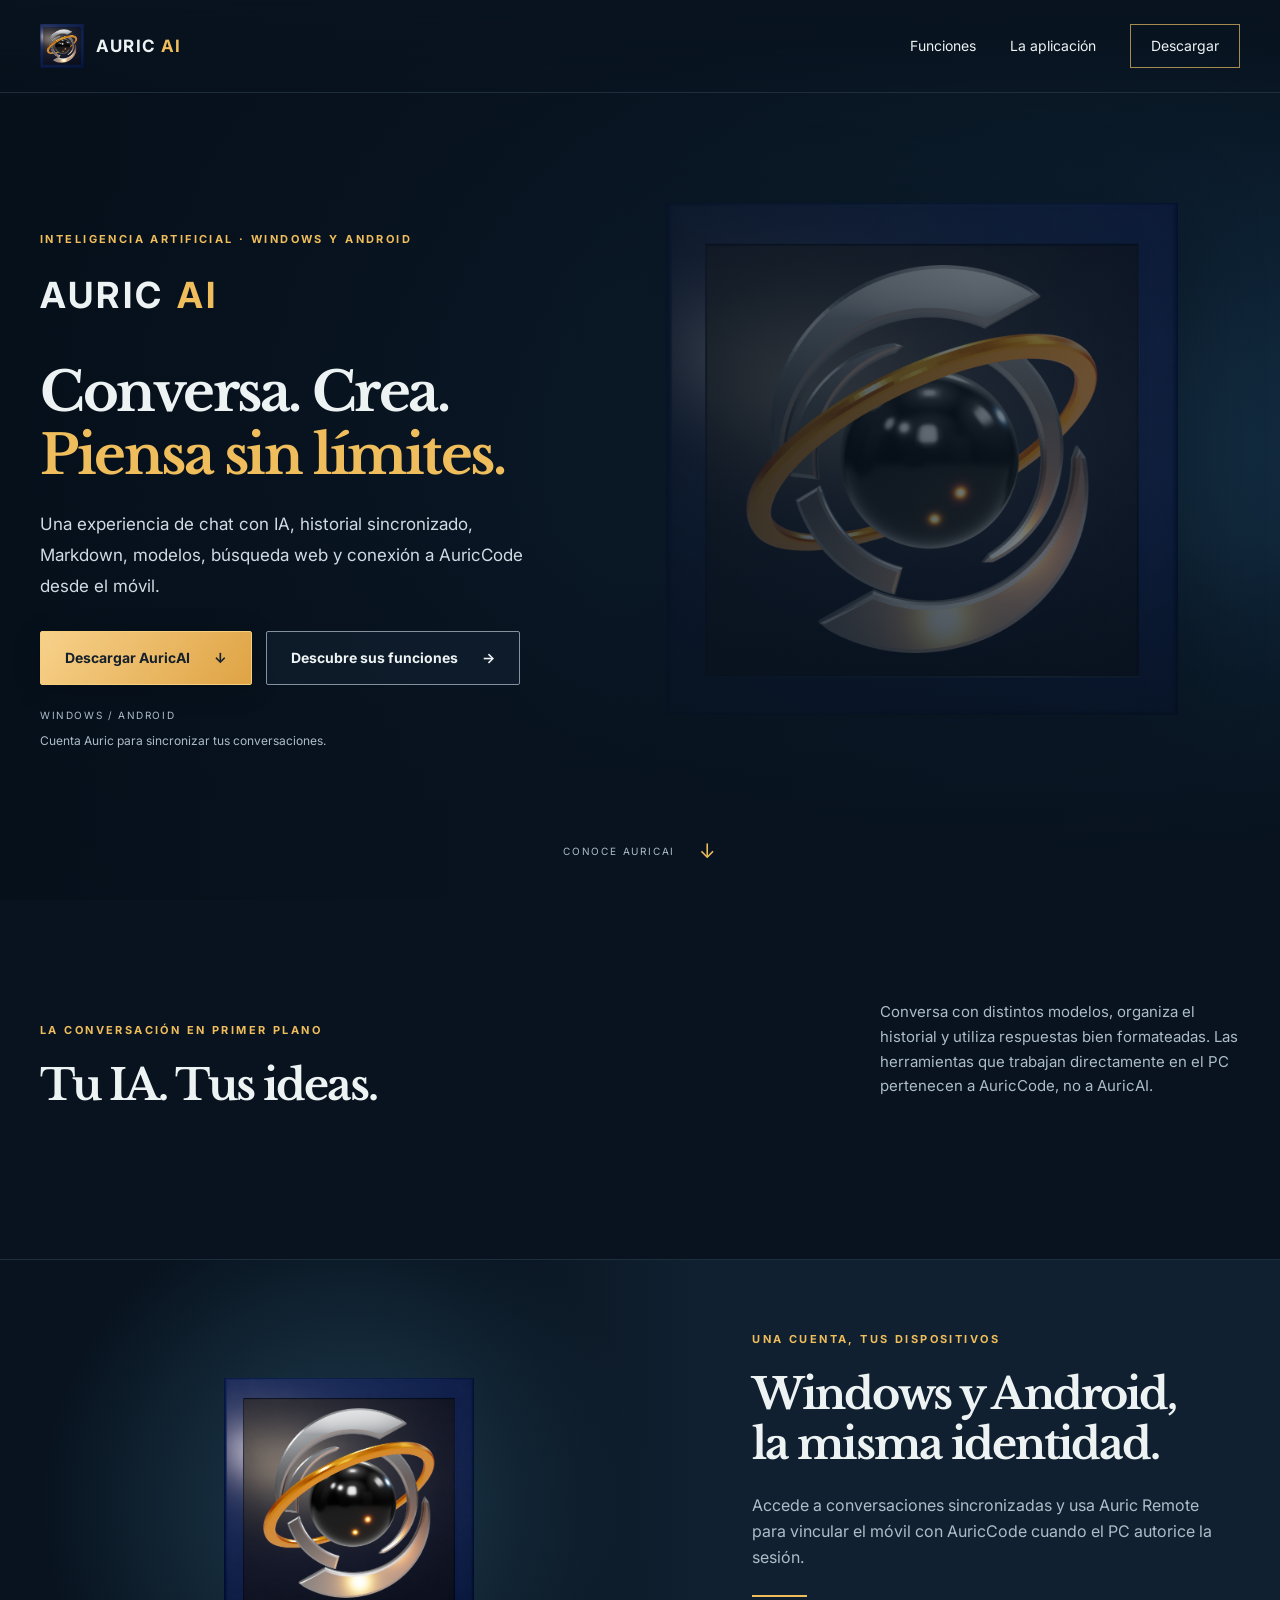
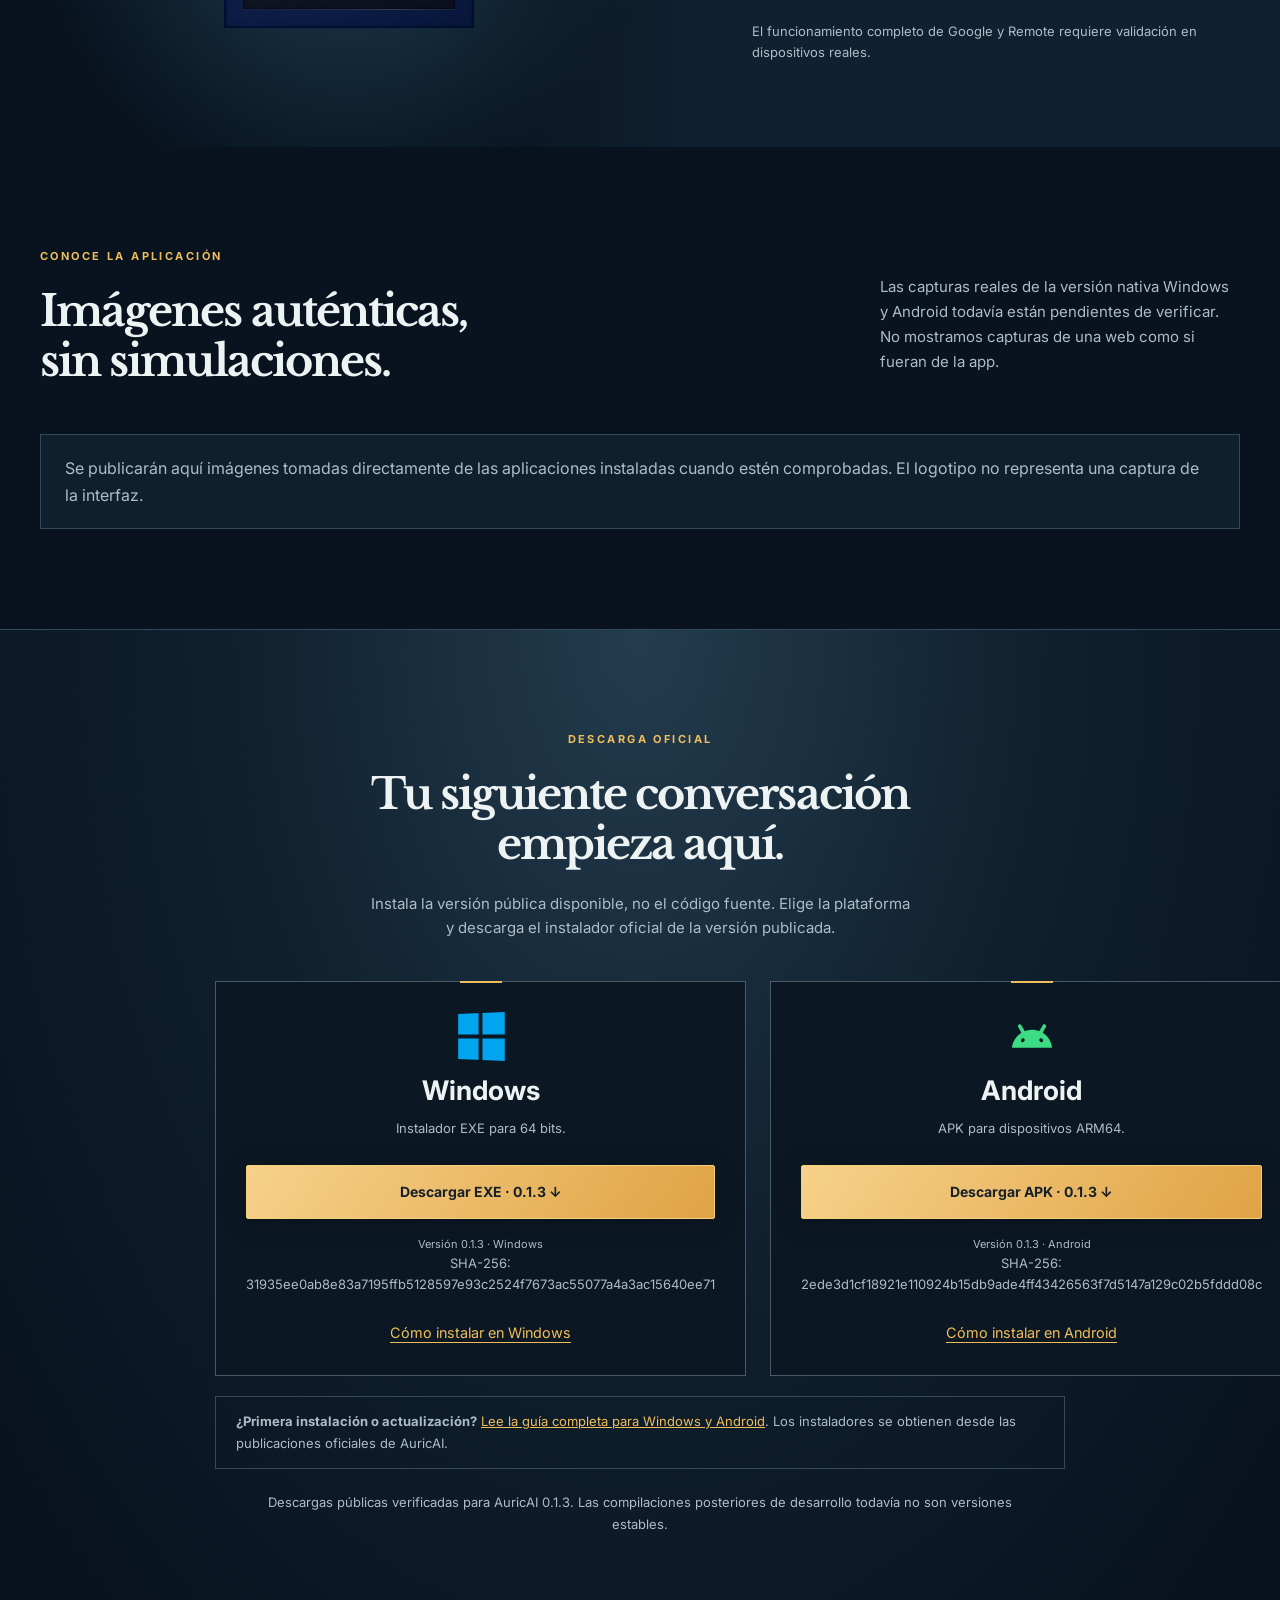
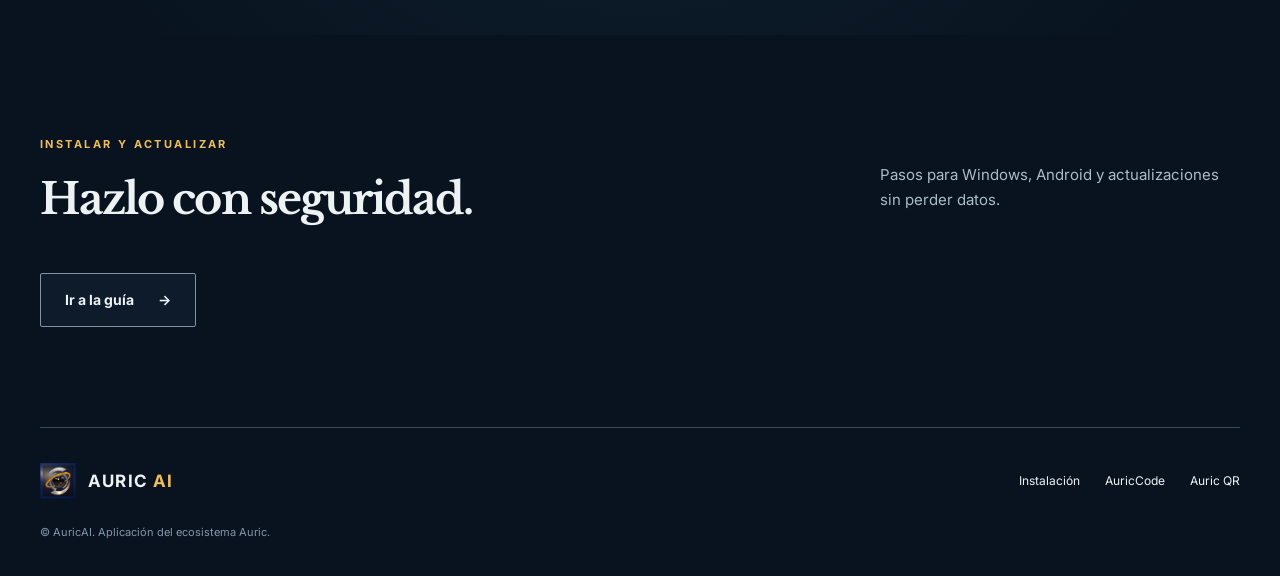
==== commit 7fd4f160: "fix(web): restaurar descargas públicas reales y retirar archivos archivados del sitio público" ====
--- a/index.html
+++ b/index.html
@@ -7,9 +7,9 @@
 <section class="section wrap" id="funciones"><div class="section-heading"><div><p class="eyebrow">LA CONVERSACIÓN EN PRIMER PLANO</p><h2>Tu IA. Tus ideas.</h2></div><p>Conversa con distintos modelos, organiza el historial y utiliza respuestas bien formateadas. Las herramientas que trabajan directamente en el PC pertenecen a AuricCode, no a AuricAI.</p></div></section>
 <section class="feature feature-one"><div class="feature-picture logo-stage"><img src="assets/auricai-logo.png" alt="Símbolo original de AuricAI" loading="lazy"></div><div class="feature-copy"><p class="eyebrow">UNA CUENTA, TUS DISPOSITIVOS</p><h2>Windows y Android,<br>la misma identidad.</h2><p>Accede a conversaciones sincronizadas y usa Auric Remote para vincular el móvil con AuricCode cuando el PC autorice la sesión.</p><div class="small-rule"></div><p class="fine">El funcionamiento completo de Google y Remote requiere validación en dispositivos reales.</p></div></section>
 <section class="section wrap" id="capturas"><div class="section-heading"><div><p class="eyebrow">CONOCE LA APLICACIÓN</p><h2>Imágenes auténticas,<br>sin simulaciones.</h2></div><p>Las capturas reales de la versión nativa Windows y Android todavía están pendientes de verificar. No mostramos capturas de una web como si fueran de la app.</p></div><div class="info-note">Se publicarán aquí imágenes tomadas directamente de las aplicaciones instaladas cuando estén comprobadas. El logotipo no representa una captura de la interfaz.</div></section>
-<section class="download-section section" id="descargar"><div class="wrap"><p class="eyebrow">DESCARGA OFICIAL</p><h2>Tu siguiente conversación<br>empieza aquí.</h2><p class="download-intro">Instala la aplicación, no el código fuente. Los botones solo se habilitan cuando existe un instalador disponible desde un enlace público verificado.</p><div class="download-grid">
+<section class="download-section section" id="descargar"><div class="wrap"><p class="eyebrow">DESCARGA OFICIAL</p><h2>Tu siguiente conversación<br>empieza aquí.</h2><p class="download-intro">Instala la versión pública disponible, no el código fuente. Elige la plataforma y descarga el instalador oficial de la versión publicada.</p><div class="download-grid">
 <article class="download-card"><span class="system-mark windows"><img src="assets/windows.svg" width="47" height="47" alt=""></span><h3>Windows</h3><p>Instalador EXE para 64 bits.</p><a class="button gold" data-platform="windows" aria-disabled="true">Descarga no publicada</a><p class="release-info">Versión <span data-version>—</span> · Windows</p><p class="site-note" data-hash="windows">Integridad pendiente</p><a class="platform-help" href="instalar.html#windows">Cómo instalar en Windows</a></article>
 <article class="download-card"><span class="system-mark android"><img src="assets/android.svg" width="64" height="40" alt=""></span><h3>Android</h3><p>APK para dispositivos ARM64.</p><a class="button gold" data-platform="android" aria-disabled="true">Descarga no publicada</a><p class="release-info">Versión <span data-version>—</span> · Android</p><p class="site-note" data-hash="android">Integridad pendiente</p><a class="platform-help" href="instalar.html#android">Cómo instalar en Android</a></article>
-</div><div class="install-help"><strong>¿Primera instalación o actualización?</strong> <a href="instalar.html">Lee la guía completa para Windows y Android</a>. Los repositorios de trabajo privados no funcionan como descarga pública.</div><p class="status-note" role="status" id="downloadStatus">Comprobando si hay descargas públicas verificadas…</p></div></section>
+</div><div class="install-help"><strong>¿Primera instalación o actualización?</strong> <a href="instalar.html">Lee la guía completa para Windows y Android</a>. Los instaladores se obtienen desde las publicaciones oficiales de AuricAI.</div><p class="status-note" role="status" id="downloadStatus">Comprobando si hay descargas públicas verificadas…</p></div></section>
 <section class="section wrap" id="instalacion"><div class="section-heading"><div><p class="eyebrow">INSTALAR Y ACTUALIZAR</p><h2>Hazlo con seguridad.</h2></div><p>Pasos para Windows, Android y actualizaciones sin perder datos.</p></div><a class="button glass" href="instalar.html">Ir a la guía <span>→</span></a></section>
 </main><footer class="wrap footer"><a class="brand" href="#inicio"><img src="assets/auricai-logo.png" width="36" height="36" alt=""><span>AURIC <b>AI</b></span></a><div><a href="instalar.html">Instalación</a><a href="https://auric-code-web.web.app/" rel="noopener">AuricCode</a><a href="https://midasyt.github.io/Auric-QR/" rel="noopener">Auric QR</a></div><p>© AuricAI. Aplicación del ecosistema Auric.</p></footer></body></html>
